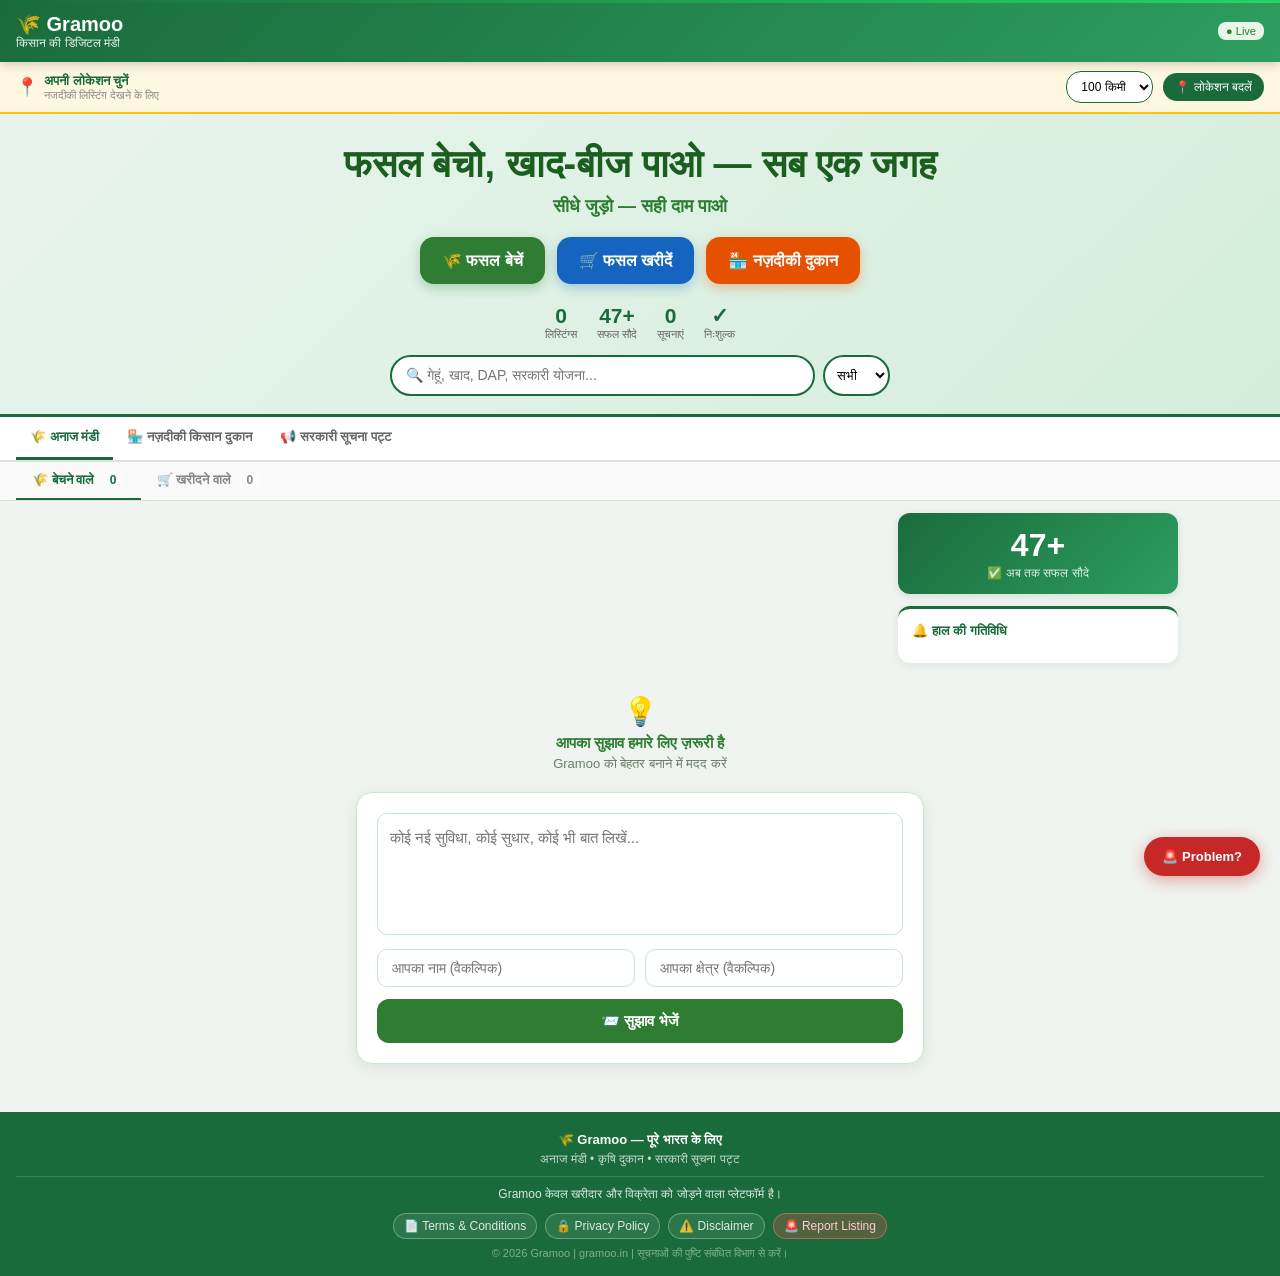
==== index.html @ 419a11bb "Add files via upload" ====
<!DOCTYPE html>
<html lang="hi">
<head>
    <meta charset="UTF-8">
    <meta name="viewport" content="width=device-width, initial-scale=1.0">
    <!-- ══ SEO ══ -->
    <title>Gramoo — अनाज मंडी | फसल बेचो खरीदो | किसान मार्केटप्लेस</title>
    <meta name="description" content="Gramoo — भारत की मुफ्त ऑनलाइन अनाज मंडी। गेहूं, चावल, दाल, सरसों, मक्का बेचो या खरीदो। बिना दलाल — सीधा किसान से। UP, बुलंदशहर और पूरे भारत के किसानों के लिए।">
    <meta name="keywords" content="अनाज मंडी, fasal becho kharido, anaaj mandi online, gehu bechna hai, sarson kharidna hai, kisan marketplace, bulandshahr mandi, UP anaj mandi, online grain market india, किसान मंडी, फसल बेचें, अनाज खरीदें, gramoo, gramoo.in, digital mandi, kisan digital platform">
    <meta name="author" content="Gramoo">
    <meta name="robots" content="index, follow">
    <link rel="canonical" href="https://gramoo.in/">
    <!-- Open Graph — WhatsApp/Facebook share preview -->
    <meta property="og:type" content="website">
    <meta property="og:url" content="https://gramoo.in/">
    <meta property="og:title" content="Gramoo — अनाज मंडी | फसल बेचो खरीदो | किसान मार्केटप्लेस">
    <meta property="og:description" content="भारत की मुफ्त ऑनलाइन अनाज मंडी। गेहूं चावल दाल सरसों मक्का — बिना दलाल सीधा बेचो खरीदो।">
    <meta property="og:image" content="https://gramoo.in/icon-512.png">
    <meta property="og:locale" content="hi_IN">
    <meta property="og:site_name" content="Gramoo">
    <!-- Schema.org — Google rich results -->
    <script type="application/ld+json">
    {"@context":"https://schema.org","@type":"WebSite","name":"Gramoo — किसान की डिजिटल मंडी","alternateName":["Gramoo","अनाज मंडी","किसान मंडी"],"url":"https://gramoo.in/","description":"भारत की मुफ्त ऑनलाइन अनाज मंडी। गेहूं, चावल, दाल, सरसों, मक्का बेचो या खरीदो।","inLanguage":"hi"}
    </script>
    <script type="application/ld+json">
    {"@context":"https://schema.org","@type":"Organization","name":"Gramoo","url":"https://gramoo.in/","logo":"https://gramoo.in/icon-512.png","description":"किसानों के लिए मुफ्त डिजिटल अनाज मंडी प्लेटफॉर्म","areaServed":{"@type":"Country","name":"India"}}
    </script>
    <link rel="stylesheet" href="style.css">
    <!-- PWA -->
    <link rel="manifest" href="manifest.json">
    <meta name="theme-color" content="#1b5e20">
    <meta name="mobile-web-app-capable" content="yes">
    <meta name="apple-mobile-web-app-capable" content="yes">
    <meta name="apple-mobile-web-app-status-bar-style" content="black-translucent">
    <meta name="apple-mobile-web-app-title" content="Gramoo">
    <link rel="apple-touch-icon" href="icon-192.png">
<style>
    .auth-btn { display:flex; align-items:center; gap:6px; background:white; color:#2e7d32; border:none; padding:7px 14px; border-radius:20px; font-size:13px; font-weight:700; cursor:pointer; }
    .auth-btn:hover { background:#f1f8e9; }
    .user-photo { width:30px; height:30px; border-radius:50%; border:2px solid white; }
    .user-name { color:white; font-size:13px; font-weight:600; max-width:100px; overflow:hidden; text-overflow:ellipsis; white-space:nowrap; }
    .btn-my-listings { background:rgba(255,255,255,0.2); border:1px solid rgba(255,255,255,0.5); color:white; padding:5px 12px; border-radius:16px; font-size:12px; cursor:pointer; font-weight:600; }
    .btn-my-listings:hover { background:rgba(255,255,255,0.3); }
    .btn-logout-small { background:none; border:none; color:rgba(255,255,255,0.7); font-size:18px; cursor:pointer; padding:2px 4px; }
    .btn-logout-small:hover { color:white; }
    .my-listings-panel { display:none; position:fixed; inset:0; background:rgba(0,0,0,0.5); z-index:999; align-items:flex-end; justify-content:center; }
    .my-listings-panel.active { display:flex; }
    .my-listings-box { background:white; border-radius:20px 20px 0 0; width:100%; max-width:600px; max-height:70vh; overflow-y:auto; padding:20px; }
    .my-listings-header { display:flex; align-items:center; justify-content:space-between; margin-bottom:16px; }
    .my-listings-header h3 { font-size:16px; color:#2e7d32; }
    .btn-close-panel { background:#f5f5f5; border:none; width:30px; height:30px; border-radius:50%; font-size:16px; cursor:pointer; }
    .my-listing-item { display:flex; align-items:center; justify-content:space-between; padding:12px; border:1px solid #e8f5e9; border-radius:10px; margin-bottom:8px; }
    .my-listing-title { font-weight:700; font-size:14px; }
    .my-listing-meta { font-size:12px; color:#888; margin-top:2px; }
    .cat-btn { padding:7px 13px; border:1px solid #c8e6c9; border-radius:20px; background:white; color:#2e7d32; font-size:13px; font-weight:600; cursor:pointer; font-family:inherit; transition:all 0.2s; }
    .cat-btn.active { background:#1a6b3c; color:white; border-color:#1a6b3c; }
    .cat-btn:hover:not(.active) { background:#e8f5e9; }

/* ── Report Problem — Floating Button ── */
.btn-report-problem {
    position: fixed;
    bottom: 24px; right: 20px;
    z-index: 500;
    background: #c62828;
    color: white;
    border: none;
    padding: 12px 18px;
    border-radius: 28px;
    font-size: 13px;
    font-weight: 700;
    cursor: pointer;
    box-shadow: 0 4px 16px rgba(198,40,40,0.4);
    display: flex; align-items: center; gap: 7px;
    font-family: inherit;
    transition: all 0.2s;
    animation: rpulse 3s infinite;
}
.btn-report-problem:hover {
    background: #b71c1c;
    transform: translateY(-2px);
    box-shadow: 0 6px 20px rgba(198,40,40,0.5);
    animation: none;
}
@keyframes rpulse { 0%,100%{box-shadow:0 4px 16px rgba(198,40,40,0.4)} 50%{box-shadow:0 4px 22px rgba(198,40,40,0.7)} }

/* ── Report Problem Modal ── */
.rp-overlay {
    display: none; position: fixed; inset: 0;
    background: rgba(0,0,0,0.55);
    z-index: 9000;
    align-items: center; justify-content: center;
    padding: 16px;
}
.rp-overlay.active { display: flex; }
.rp-box {
    background: white;
    border-radius: 20px;
    width: 100%; max-width: 460px;
    max-height: 92vh; overflow-y: auto;
    box-shadow: 0 8px 32px rgba(0,0,0,0.25);
}
.rp-header {
    background: linear-gradient(135deg, #c62828, #e53935);
    color: white; padding: 16px 20px;
    display: flex; align-items: center; justify-content: space-between;
    border-radius: 20px 20px 0 0;
    position: sticky; top: 0; z-index: 1;
}
.rp-header h3 { font-size: 16px; font-weight: 800; }
.rp-close { background: rgba(255,255,255,0.2); border: none; color: white; width: 30px; height: 30px; border-radius: 50%; font-size: 16px; cursor: pointer; display: flex; align-items: center; justify-content: center; }
.rp-body { padding: 20px; }
.rp-auto-info {
    background: #f8f9fa; border: 1px solid #e0e0e0;
    border-radius: 10px; padding: 12px 14px;
    margin-bottom: 16px; font-size: 11.5px;
    color: #666; line-height: 1.8;
}
.rp-auto-info strong { color: #333; font-size: 12px; display: block; margin-bottom: 6px; }
.rp-info-grid { display: grid; grid-template-columns: 1fr 1fr; gap: 4px 12px; }
.rp-info-item { display: flex; gap: 4px; }
.rp-info-label { color: #999; white-space: nowrap; }
.rp-info-value { color: #333; font-weight: 600; overflow: hidden; text-overflow: ellipsis; white-space: nowrap; }
.rp-fgroup { margin-bottom: 14px; }
.rp-fgroup label { display: block; font-size: 12px; font-weight: 700; color: #555; margin-bottom: 5px; }
.rp-fgroup select, .rp-fgroup textarea, .rp-fgroup input {
    width: 100%; padding: 10px 12px;
    border: 1.5px solid #e0e0e0; border-radius: 10px;
    font-size: 13px; font-family: inherit; color: #333;
    transition: border-color 0.2s;
}
.rp-fgroup select:focus, .rp-fgroup textarea:focus, .rp-fgroup input:focus { outline: none; border-color: #c62828; }
.rp-submit {
    width: 100%; padding: 13px; background: #c62828;
    color: white; border: none; border-radius: 12px;
    font-size: 15px; font-weight: 700; cursor: pointer;
    font-family: inherit; transition: background 0.2s;
}
.rp-submit:hover { background: #b71c1c; }
.rp-submit:disabled { background: #aaa; cursor: not-allowed; }
.rp-success { display: none; text-align: center; padding: 30px 20px; }
.rp-success .rp-ok-icon { font-size: 48px; margin-bottom: 12px; }
.rp-success h4 { font-size: 17px; font-weight: 800; color: #2e7d32; margin-bottom: 8px; }
.rp-success p { font-size: 13px; color: #666; line-height: 1.6; }

</style>
</head>
<body>

<div class="loading-bar" id="loadingScreen"></div>

<header>
    <div class="logo">🌾 Gramoo <span>किसान की डिजिटल मंडी</span></div>
    <div style="display:flex;align-items:center;gap:8px;">
        <span class="fb-status fb-online" id="fbStatus">● Live</span>
        <!-- Login elements — hidden, JS use karta hai -->
        <button class="auth-btn" id="authBtn" style="display:none;">🔐 Login</button>
        <div class="user-info" id="userInfo" style="display:none;align-items:center;gap:8px;">
            <img class="user-photo" id="userPhoto" src="" alt="" style="display:none;">
            <span class="user-name" id="userName"></span>
            <button class="btn-my-listings" id="btnMyListings">📋 मेरी Listings</button>
            <button class="btn-logout-small" id="btnLogout" title="लॉगआउट">✕</button>
        </div>
    </div>
</header>

<!-- MY LISTINGS PANEL -->
<div class="my-listings-panel" id="myListingsPanel">
    <div class="my-listings-box">
        <div class="my-listings-header">
            <h3>📋 मेरी Listings</h3>
            <button class="btn-close-panel" id="btnCloseMyListings">✕</button>
        </div>
        <div id="myListingsBody"></div>
    </div>
</div>

<div class="location-bar">
    <div class="location-info">
        <span style="font-size:18px">📍</span>
        <div>
            <div class="location-name" id="locationName">अपनी लोकेशन चुनें</div>
            <div class="location-sub" id="locationSub">नजदीकी लिस्टिंग देखने के लिए</div>
        </div>
    </div>
    <select class="distance-select" id="distanceSelect" onchange="filterListings()">
        <option value="25">25 किमी</option>
        <option value="50">50 किमी</option>
        <option value="100" selected>100 किमी</option>
        <option value="9999">सभी जगह</option>
    </select>
    <button class="btn-location" onclick="openLocationPopup()">📍 लोकेशन बदलें</button>
</div>

<div class="hero">
    <!-- Tagline -->
    <div style="text-align:center;padding:10px 16px 0;">
        <h1 style="font-size:clamp(22px,5vw,38px);font-weight:800;color:#1b5e20;line-height:1.2;margin-bottom:8px;">
            फसल बेचो, खाद-बीज पाओ — सब एक जगह
        </h1>
        <p style="font-size:clamp(14px,3vw,18px);color:#2e7d32;font-weight:600;margin-bottom:20px;">
            सीधे जुड़ो — सही दाम पाओ
        </p>
    </div>

    <!-- 3 Action Buttons -->
    <div style="display:flex;justify-content:center;gap:12px;flex-wrap:wrap;padding:0 16px 20px;">
        <button onclick="openForm('becho')"
            style="background:#2e7d32;color:white;border:none;padding:14px 22px;border-radius:14px;font-size:16px;font-weight:700;cursor:pointer;display:flex;align-items:center;gap:8px;box-shadow:0 4px 12px rgba(46,125,50,0.3);">
            🌾 फसल बेचें
        </button>
        <button onclick="openForm('kharido')"
            style="background:#1565c0;color:white;border:none;padding:14px 22px;border-radius:14px;font-size:16px;font-weight:700;cursor:pointer;display:flex;align-items:center;gap:8px;box-shadow:0 4px 12px rgba(21,101,192,0.3);">
            🛒 फसल खरीदें
        </button>
        <button onclick="switchMainTab('shop', document.querySelectorAll('.main-tab')[1])"
            style="background:#e65100;color:white;border:none;padding:14px 22px;border-radius:14px;font-size:16px;font-weight:700;cursor:pointer;display:flex;align-items:center;gap:8px;box-shadow:0 4px 12px rgba(230,81,0,0.3);">
            🏪 नज़दीकी दुकान
        </button>
    </div>

    <div class="hero-stats">
        <div class="stat"><div class="stat-num" id="totalListings">0</div><div class="stat-label">लिस्टिंग्स</div></div>
        <div class="stat"><div class="stat-num" id="totalDeals">47+</div><div class="stat-label">सफल सौदे</div></div>
        <div class="stat"><div class="stat-num" id="noticeCount">0</div><div class="stat-label">सूचनाएं</div></div>
        <div class="stat"><div class="stat-num">✓</div><div class="stat-label">निःशुल्क</div></div>
    </div>
    <section style="position:absolute;width:1px;height:1px;overflow:hidden;opacity:0;pointer-events:none;" aria-hidden="true">
        <h2>किसानों के लिए ऑनलाइन अनाज मंडी</h2>
        <p>Gramoo एक डिजिटल प्लेटफॉर्म है जहाँ किसान और व्यापारी सीधे अनाज खरीद और बेच सकते हैं।
        यहाँ गेहूं, चावल, दाल, सरसों और अन्य फसलों की लिस्टिंग आसानी से डाली जा सकती है।</p>
    </section>
    <div class="search-bar">
        <input type="text" placeholder="🔍 गेहूं, खाद, DAP, सरकारी योजना..." id="searchInput" oninput="filterListings()">
        <select id="grainFilter" onchange="filterListings()">
            <option value="">सभी</option>
            <option value="गेहूं">गेहूं</option>
            <option value="चावल">चावल</option>
            <option value="दाल">दाल</option>
            <option value="सरसों">सरसों</option>
            <option value="मक्का">मक्का</option>
        </select>
    </div>
</div>

<div class="main-tabs">
    <div class="main-tab active" onclick="switchMainTab('anaaj',this)">🌾 अनाज मंडी</div>
    <div class="main-tab" onclick="switchMainTab('shop',this)">🏪 नज़दीकी किसान दुकान</div>
    <div class="main-tab sarkari-tab" onclick="switchMainTab('suchna',this)">📢 सरकारी सूचना पट्ट</div>
</div>

<div class="sub-tabs" id="subTabsRow">
    <div class="sub-tab active" data-tab="becho" onclick="switchSubTab('becho',this)">
        🌾 बेचने वाले <span id="sellCount" style="background:rgba(255,255,255,0.3);padding:2px 8px;border-radius:10px;font-size:12px;margin-left:4px;font-weight:700;">0</span>
    </div>
    <div class="sub-tab" data-tab="kharido" onclick="switchSubTab('kharido',this)">
        🛒 खरीदने वाले <span id="buyCount" style="background:rgba(255,255,255,0.3);padding:2px 8px;border-radius:10px;font-size:12px;margin-left:4px;font-weight:700;">0</span>
    </div>
</div>

<!-- liveSellCount/liveBuyCount hidden — JS use karta hai stats ke liye -->
<span id="liveSellCount" style="display:none">0</span>
<span id="liveBuyCount" style="display:none">0</span>
<span id="postBarText" style="display:none"></span>
<span id="postBtn" style="display:none"></span>

<div class="main-layout">
    <div class="listings-col"><div id="listingsContainer"></div></div>
    <div class="sidebar">
        <div class="deals-box">
            <div class="deals-num" id="sideDeals">47+</div>
            <div class="deals-label">✅ अब तक सफल सौदे</div>
        </div>
        <div class="activity-box">
            <div class="box-title">🔔 हाल की गतिविधि</div>
            <div id="activityFeed"></div>
        </div>
    </div>
</div>

<!-- नज़दीकी किसान दुकान SECTION -->
<div id="shopSection" style="display:none; padding:12px; max-width:1100px; margin:0 auto;">

    <!-- Search Box -->
    <div style="background:white;border-radius:16px;padding:16px;margin-bottom:14px;box-shadow:0 2px 8px rgba(0,0,0,0.07);border-top:3px solid #1a6b3c;">

        <!-- Title row with Register button on right -->
        <div style="display:flex;align-items:flex-start;justify-content:space-between;gap:12px;margin-bottom:10px;flex-wrap:wrap;">
            <div>
                <div style="font-size:15px;font-weight:700;color:#1a6b3c;margin-bottom:4px;">🔍 नज़दीकी दुकान खोजें</div>
                <div style="font-size:12px;color:#5a7560;line-height:1.7;">
                    <b style="color:#1a6b3c;">यहाँ मिलेगा:</b>
                    &nbsp;🌾 बीज &nbsp;🧪 खाद / DAP / Urea &nbsp;🐛 कीटनाशक &nbsp;🚜 कृषि उपकरण
                </div>
            </div>
            <a href="shop.html" style="flex-shrink:0;display:inline-flex;align-items:center;gap:6px;background:#1b5e20;color:white;padding:9px 16px;border-radius:12px;font-size:13px;font-weight:800;text-decoration:none;white-space:nowrap;box-shadow:0 3px 10px rgba(27,94,32,0.25);">
                🏪 अपनी दुकान जोड़ें →
            </a>
        </div>

        <!-- Category buttons -->
        <div style="margin-bottom:10px;">
            <label style="font-size:12px;font-weight:600;color:#666;display:block;margin-bottom:6px;">श्रेणी चुनें</label>
            <div style="display:flex;gap:8px;flex-wrap:wrap;" id="catBtnRow">
                <button class="cat-btn active" data-cat="">🌾 सभी</button>
                <button class="cat-btn" data-cat="खाद">🌿 खाद</button>
                <button class="cat-btn" data-cat="बीज">🌱 बीज</button>
                <button class="cat-btn" data-cat="कीटनाशक">💊 कीटनाशक</button>
                <button class="cat-btn" data-cat="यंत्र">🚜 यंत्र</button>
                <button class="cat-btn" data-cat="पशु आहार">🐄 पशु आहार</button>
            </div>
        </div>

        <!-- Item list — category ke hisaab se -->
        <div id="itemListRow" style="display:none;margin-bottom:10px;">
            <label style="font-size:12px;font-weight:600;color:#666;display:block;margin-bottom:6px;">कौन सा item चाहिए? <span style="font-weight:400;color:#aaa">(optional — न चुनें तो सभी दिखेंगे)</span></label>
            <div style="display:flex;gap:6px;flex-wrap:wrap;" id="itemBtnRow"></div>
        </div>

        <!-- Text search -->
        <input type="text" id="shopSearchText" placeholder="या नाम/ब्रांड से खोजें..."
            style="width:100%;padding:9px 14px;border:1px solid #ddd;border-radius:10px;font-size:13px;outline:none;margin-bottom:10px;font-family:inherit;">

        <button onclick="runShopSearch()"
            style="width:100%;padding:12px;background:#1a6b3c;color:white;border:none;border-radius:12px;font-size:15px;font-weight:700;cursor:pointer;font-family:inherit;">
            🔍 दुकान खोजें
        </button>
    </div>

    <!-- Results -->
    <div id="shopCardsContainer"></div>
</div>

<!-- LOCATION POPUP -->
<div class="popup-overlay" id="locationPopup">
    <div class="popup">
        <h3>📍 अपनी लोकेशन चुनें</h3>
        <p>नजदीकी खरीदार, विक्रेता और सरकारी सूचना देखने के लिए</p>
        <button class="btn-gps" onclick="autoLocation()">📡 GPS से लोकेशन लें</button>
        <div class="popup-divider">— या मैन्युअल चुनें —</div>
        <select class="state-select" id="stateSelect">
            <option value="">राज्य चुनें</option>
            <option value="UP" data-lat="26.8" data-lng="80.9">उत्तर प्रदेश</option>
            <option value="Bihar" data-lat="25.0" data-lng="85.3">बिहार</option>
            <option value="MP" data-lat="22.9" data-lng="78.6">मध्य प्रदेश</option>
            <option value="Rajasthan" data-lat="27.0" data-lng="74.2">राजस्थान</option>
            <option value="Haryana" data-lat="29.0" data-lng="76.0">हरियाणा</option>
            <option value="Punjab" data-lat="31.1" data-lng="75.3">पंजाब</option>
            <option value="Maharashtra" data-lat="19.7" data-lng="75.7">महाराष्ट्र</option>
            <option value="Gujarat" data-lat="22.2" data-lng="71.7">गुजरात</option>
            <option value="WB" data-lat="22.9" data-lng="87.8">पश्चिम बंगाल</option>
            <option value="Odisha" data-lat="20.9" data-lng="85.0">ओडिशा</option>
            <option value="Chhattisgarh" data-lat="21.3" data-lng="81.8">छत्तीसगढ़</option>
            <option value="Jharkhand" data-lat="23.6" data-lng="85.2">झारखंड</option>
        </select>
        <button class="btn-manual" onclick="setManualLocation()">✅ इस राज्य की लिस्टिंग देखें</button>
    </div>
</div>

<!-- FORM MODAL -->
<div class="modal-overlay" id="modalOverlay" onclick="closeFormOutside(event)">
    <div class="modal">
        <button class="btn-close" onclick="closeForm()">✕</button>
        <h2>लिस्टिंग डालें</h2>
        <div class="modal-tabs">
            <button class="modal-tab active" onclick="switchFormTab('anaaj-form',this)">🌾 अनाज</button>
            <button class="modal-tab" onclick="switchFormTab('suchna-form',this)">📢 सूचना</button>
        </div>
        <div class="success-msg" id="successMsg">✅ सेव हो गया! सभी को दिखेगा।</div>
        <div class="saving-indicator" id="savingIndicator">⏳ सेव हो रहा है...</div>

        <!-- अनाज Form -->
        <div class="form-section active" id="anaaj-form">
            <form onsubmit="addAnaajListing(event)">
                <div class="fgroup"><label>आपका नाम *</label><input type="text" id="fName" placeholder="जैसे: रमेश कुमार" required></div>
                <div class="frow">
                    <div class="fgroup"><label>बेचना है / खरीदना है *</label>
                        <select id="fType" required onchange="updateSubtypeDropdown()">
                            <option value="बेचना है">🌾 बेचना है</option>
                            <option value="खरीदना है">🛒 खरीदना है</option>
                        </select>
                    </div>
                    <div class="fgroup"><label>कौन सा अनाज? *</label>
                        <select id="fGrain" required onchange="updateSubtypeDropdown()">
                            <option value="">चुनें</option>
                            <option>गेहूं</option><option>चावल</option><option>दाल</option>
                            <option>सरसों</option><option>मक्का</option><option>बाजरा</option>
                            <option>ज्वार</option><option>गन्ना</option><option>कपास</option>
                            <option>अन्य</option>
                        </select>
                    </div>
                </div>
                <!-- Subtype dropdown — grain select ke baad aata hai -->
                <div class="fgroup" id="fSubtypeWrap" style="display:none;">
                    <label>किस्म / Variety <span style="font-weight:400;color:#aaa;font-size:11px;">(optional)</span></label>
                    <select id="fSubtype"></select>
                </div>
                <div class="frow">
                    <div class="fgroup"><label>कितना? (KG) *</label><input type="number" id="fQty" placeholder="जैसे: 50" required min="1"></div>
                    <div class="fgroup"><label>कीमत (₹/KG) *</label><input type="number" id="fPrice" placeholder="जैसे: 25" required min="1"></div>
                </div>
                <div class="fgroup"><label>आपका क्षेत्र *</label><input type="text" id="fLoc" placeholder="जैसे: अनूपशहर" required></div>
                <div class="fgroup"><label>WhatsApp नंबर *</label>
                    <div class="phone-wrap"><span class="phone-prefix">+91</span>
                        <input class="phone-input-pad" type="tel" id="fWA" placeholder="10 अंक" required maxlength="10" oninput="validatePhone(this,'fWAErr','fWAOk')" onkeypress="return event.charCode>=48&&event.charCode<=57">
                    </div>
                    <div class="phone-error" id="fWAErr">❌ सही नंबर डालें</div>
                    <div class="phone-ok" id="fWAOk">✅ नंबर सही है</div>
                </div>
                <div class="fgroup"><label id="fDescLabel">कोई खास बात? <span style="font-weight:400;color:#aaa;font-size:11px;">(optional — पर लिखें तो जल्दी मिलेगा)</span></label><textarea id="fDesc" rows="2" placeholder="जैसे: नया माल, जैविक, जल्दी चाहिए..."></textarea></div>
                <p style="font-size:12px;color:#888;margin-bottom:8px;text-align:center;">🔐 Submit करने पर Google Login माँगा जाएगा</p>
                <button type="submit" class="btn-submit" id="fSubmitBtn">✅ लिस्टिंग जोड़ें</button>
            </form>
        </div>

        <!-- दुकान Form -->
        <div class="form-section" id="shop-form">
            <form onsubmit="addShopListing(event)">
                <div class="fgroup"><label>दुकान का नाम *</label><input type="text" id="sName" placeholder="जैसे: रामलाल एग्रो सेंटर" required></div>
                <div class="frow">
                    <div class="fgroup"><label>श्रेणी *</label>
                        <select id="sCategory" required><option value="">चुनें</option><option>खाद</option><option>बीज</option><option>कीटनाशक</option><option>कृषि यंत्र</option><option>सिंचाई उपकरण</option><option>पशु आहार</option><option>अन्य</option></select>
                    </div>
                    <div class="fgroup"><label>उत्पाद का नाम *</label><input type="text" id="sProduct" placeholder="जैसे: DAP खाद" required></div>
                </div>
                <div class="frow">
                    <div class="fgroup"><label>कीमत *</label><input type="text" id="sPrice" placeholder="जैसे: ₹1200/बोरी" required></div>
                    <div class="fgroup"><label>क्षेत्र *</label><input type="text" id="sLoc" placeholder="जैसे: खुर्जा" required></div>
                </div>
                <div class="fgroup"><label>WhatsApp *</label>
                    <div class="phone-wrap"><span class="phone-prefix">+91</span>
                        <input class="phone-input-pad" type="tel" id="sWA" placeholder="10 अंक" required maxlength="10" oninput="validatePhone(this,'sWAErr','sWAOk')" onkeypress="return event.charCode>=48&&event.charCode<=57">
                    </div>
                    <div class="phone-error" id="sWAErr">❌ सही नंबर डालें</div>
                    <div class="phone-ok" id="sWAOk">✅ नंबर सही है</div>
                </div>
                <div class="fgroup"><label>विशेष जानकारी</label><textarea id="sDesc" rows="2" placeholder="जैसे: होम डिलीवरी..."></textarea></div>
                <button type="submit" class="btn-submit orange" id="sSubmitBtn">✅ दुकान लिस्टिंग जोड़ें</button>
            </form>
        </div>

        <!-- सूचना Form -->
        <div class="form-section" id="suchna-form">
            <div class="form-note">📢 <b>सरकारी विक्रेता, सहकारी समिति, ग्राम पंचायत, कृषि विभाग के लिए</b></div>
            <form onsubmit="addSuchnaListing(event)">
                <div class="fgroup"><label>संस्था / व्यक्ति का नाम *</label><input type="text" id="nName" placeholder="जैसे: IFFCO सहकारी समिति" required></div>
                <div class="frow">
                    <div class="fgroup"><label>सूचना का प्रकार *</label>
                        <select id="nType" required><option value="">चुनें</option><option>खाद उपलब्धता</option><option>बीज वितरण</option><option>कीटनाशक उपलब्धता</option><option>सरकारी योजना</option><option>PM किसान सूची</option><option>फसल बीमा</option><option>यंत्र किराया</option><option>अन्य सूचना</option></select>
                    </div>
                    <div class="fgroup"><label>क्षेत्र *</label><input type="text" id="nLoc" placeholder="जैसे: अनूपशहर" required></div>
                </div>
                <div class="fgroup"><label>सूचना का शीर्षक *</label><input type="text" id="nTitle" placeholder="जैसे: DAP खाद आ गई है" required></div>
                <div class="fgroup"><label>पूरी जानकारी *</label><textarea id="nDesc" rows="3" required placeholder="विस्तार से लिखें..."></textarea></div>
                <div class="frow">
                    <div class="fgroup"><label>संपर्क नंबर *</label>
                        <div class="phone-wrap"><span class="phone-prefix">+91</span>
                            <input class="phone-input-pad" type="tel" id="nPhone" placeholder="10 अंक" required maxlength="10" oninput="validatePhone(this,'nPhErr','nPhOk')" onkeypress="return event.charCode>=48&&event.charCode<=57">
                        </div>
                        <div class="phone-error" id="nPhErr">❌ सही नंबर डालें</div>
                        <div class="phone-ok" id="nPhOk">✅ नंबर सही है</div>
                    </div>
                    <div class="fgroup"><label>कब तक valid है?</label><input type="date" id="nValid"></div>
                </div>
                <div class="fgroup"><label>क्या यह अत्यावश्यक है?</label>
                    <select id="nUrgent"><option value="no">नहीं</option><option value="yes">हां — जल्दी देखें!</option></select>
                </div>
                <button type="submit" class="btn-submit blue" id="nSubmitBtn">📢 सूचना प्रकाशित करें</button>
            </form>
        </div>
    </div>
</div>

<!-- MISSED CALL -->
<div class="missed-overlay" id="missedOverlay">
    <div class="missed-box">
        <div class="missed-icon">📞</div>
        <h3>नंबर वेरीफाई करें</h3>
        <p>लिस्टिंग सेव हो गई! वेरीफाइड बैज के लिए <b>एक Missed Call</b> दें:</p>
        <div class="missed-number">📱 8800-GRAMOO</div>
        <div class="missed-steps">
            <div>1️⃣ नंबर डायल करें</div>
            <div>2️⃣ एक बार रिंग — फिर काट दें</div>
            <div>3️⃣ ✅ वेरीफाइड बैज मिलेगा</div>
        </div>
        <button class="btn-missed-done" onclick="closeMissedCall()">✅ Missed Call दे दी</button>
        <button class="btn-missed-skip" onclick="closeMissedCall()">अभी नहीं</button>
    </div>
</div>

<!-- LEGAL OVERLAY -->
<div class="legal-overlay" id="legalOverlay" onclick="closeLegalOutside(event)">
    <div class="legal-box">
        <div class="legal-header"><h3 id="legalTitle"></h3><button class="legal-close" onclick="closeLegal()">✕</button></div>
        <div class="legal-body" id="legalBody"></div>
        <div class="legal-footer"><button onclick="closeLegal()">✅ समझ गया — बंद करें</button></div>
    </div>
</div>

<!-- REPORT OVERLAY -->
<div class="legal-overlay" id="reportOverlay" onclick="closeReportOutside(event)">
    <div class="report-box">
        <div class="report-header"><h3>🚨 Listing Report करें</h3><button class="legal-close" onclick="closeReport()">✕</button></div>
        <div class="report-body">
            <div class="fgroup"><label>क्या समस्या है? *</label>
                <select id="reportReason"><option value="">कारण चुनें</option><option>फर्जी / धोखाधड़ी वाली listing</option><option>गलत कीमत / जानकारी</option><option>प्रतिबंधित वस्तु</option><option>अश्लील / आपत्तिजनक सामग्री</option><option>नकली विक्रेता</option><option>अन्य</option></select>
            </div>
            <div class="fgroup"><label>Listing विवरण</label><input type="text" id="reportListingId" placeholder="listing का नाम, क्षेत्र..."></div>
            <div class="fgroup"><label>आपका नंबर (वैकल्पिक)</label><input type="tel" id="reportPhone" placeholder="संपर्क के लिए" maxlength="10"></div>
            <div class="fgroup"><label>अतिरिक्त जानकारी</label><textarea id="reportDesc" rows="3" placeholder="कोई और बात..."></textarea></div>
            <button class="btn-report-submit" onclick="submitReport()">🚨 Report भेजें</button>
        </div>
    </div>
</div>


<!-- SUJHAW SECTION -->
<div class="feedback-section" style="padding:20px 16px 32px;max-width:600px;margin:0 auto;">
    <div style="text-align:center;margin-bottom:20px;">
        <div style="font-size:28px;margin-bottom:6px;">💡</div>
        <p style="font-size:15px;color:#2e7d32;font-weight:700;margin-bottom:4px;">आपका सुझाव हमारे लिए ज़रूरी है</p>
        <p style="font-size:13px;color:#6a7b6a;">Gramoo को बेहतर बनाने में मदद करें</p>
    </div>
    <div class="feedback-form-box" id="fbFormBox" style="background:white;border-radius:16px;padding:20px;box-shadow:0 4px 16px rgba(0,0,0,0.08);border:1px solid #c8e6c9;">
        <textarea class="fb-textarea" id="fbText" rows="4" placeholder="कोई नई सुविधा, कोई सुधार, कोई भी बात लिखें..."
            style="width:100%;border:1px solid #c8e6c9;border-radius:10px;padding:12px;font-size:15px;font-family:inherit;resize:none;outline:none;color:#1b2a1b;line-height:1.6;"></textarea>
        <div class="fb-row" style="display:flex;gap:10px;margin-top:10px;flex-wrap:wrap;">
            <input type="text" id="fbName" placeholder="आपका नाम (वैकल्पिक)"
                style="flex:1;min-width:140px;padding:10px 14px;border:1px solid #c8e6c9;border-radius:10px;font-size:14px;font-family:inherit;outline:none;">
            <input type="text" id="fbLoc" placeholder="आपका क्षेत्र (वैकल्पिक)"
                style="flex:1;min-width:140px;padding:10px 14px;border:1px solid #c8e6c9;border-radius:10px;font-size:14px;font-family:inherit;outline:none;">
        </div>
        <button class="btn-fb" onclick="submitFeedback()"
            style="width:100%;margin-top:12px;padding:13px;background:#2e7d32;color:white;border:none;border-radius:12px;font-size:15px;font-weight:700;cursor:pointer;font-family:inherit;">
            📨 सुझाव भेजें
        </button>
    </div>
    <div class="fb-done" id="fbDone" style="display:none;text-align:center;padding:20px;font-size:15px;color:#2e7d32;font-weight:600;">
        ✅ धन्यवाद! आपका सुझाव मिल गया। हम जरूर विचार करेंगे। 🙏
    </div>
</div>

<!-- FOOTER -->
<footer>
    <b>🌾 Gramoo — पूरे भारत के लिए</b>
    <p>अनाज मंडी • कृषि दुकान • सरकारी सूचना पट्ट</p>
    <hr class="footer-divider">
    <p style="font-size:12px;opacity:0.85;margin-bottom:4px;">Gramoo केवल खरीदार और विक्रेता को जोड़ने वाला प्लेटफॉर्म है।</p>
    <div class="footer-links">
        <span class="footer-link" onclick="openLegal('terms')">📄 Terms &amp; Conditions</span>
        <span class="footer-link" onclick="openLegal('privacy')">🔒 Privacy Policy</span>
        <span class="footer-link" onclick="openLegal('disclaimer')">⚠️ Disclaimer</span>
        <span class="footer-link report" onclick="openReport()">🚨 Report Listing</span>
    </div>
    <p style="margin-top:6px;opacity:0.45;font-size:11px;">© 2026 Gramoo | gramoo.in | सूचनाओं की पुष्टि संबंधित विभाग से करें।</p>
</footer>

<script src="legal.js"></script>
<script type="module" src="gramoo.js"></script>
<script>
if ("serviceWorker" in navigator) {
  window.addEventListener("load", () => {
    navigator.serviceWorker.register("/sw.js")
      .then(() => console.log("Gramoo PWA ready"))
      .catch(e => console.log("SW error:", e));
  });
}
</script>

<!-- ── Report Problem Floating Button ── -->
<button class="btn-report-problem" onclick="openReportProblem()" id="btnReportProblem">
    🚨 Problem?
</button>

<!-- ── Report Problem Modal ── -->
<div class="rp-overlay" id="rpOverlay">
    <div class="rp-box">
        <div class="rp-header">
            <h3>🚨 Problem Report करें</h3>
            <button class="rp-close" onclick="closeReportProblem()">✕</button>
        </div>
        <!-- Success State -->
        <div class="rp-success" id="rpSuccess">
            <div class="rp-ok-icon">✅</div>
            <h4>Report मिल गई!</h4>
            <p>हम जल्द से जल्द इसे देखेंगे।<br>आपकी मदद के लिए धन्यवाद 🙏</p>
        </div>
        <!-- Form -->
        <div class="rp-body" id="rpForm">
            <!-- Auto-captured info -->
            <div class="rp-auto-info">
                <strong>📋 Automatically Captured Info:</strong>
                <div class="rp-info-grid" id="rpAutoInfo">
                    <div class="rp-info-item"><span class="rp-info-label">Page:</span><span class="rp-info-value" id="rp_page">—</span></div>
                    <div class="rp-info-item"><span class="rp-info-label">Tab:</span><span class="rp-info-value" id="rp_tab">—</span></div>
                    <div class="rp-info-item"><span class="rp-info-label">Device:</span><span class="rp-info-value" id="rp_device">—</span></div>
                    <div class="rp-info-item"><span class="rp-info-label">Browser:</span><span class="rp-info-value" id="rp_browser">—</span></div>
                    <div class="rp-info-item"><span class="rp-info-label">Screen:</span><span class="rp-info-value" id="rp_screen">—</span></div>
                    <div class="rp-info-item"><span class="rp-info-label">Login:</span><span class="rp-info-value" id="rp_login">—</span></div>
                </div>
            </div>

            <div class="rp-fgroup">
                <label>क्या problem आई? *</label>
                <select id="rpCategory">
                    <option value="">— problem चुनें —</option>
                    <option>Login नहीं हो रहा</option>
                    <option>Listing submit नहीं हुई</option>
                    <option>WhatsApp button काम नहीं कर रहा</option>
                    <option>Page load नहीं हुआ</option>
                    <option>कुछ दिख नहीं रहा / गायब है</option>
                    <option>Location काम नहीं कर रही</option>
                    <option>Search काम नहीं कर रही</option>
                    <option>कुछ और</option>
                </select>
            </div>

            <div class="rp-fgroup">
                <label>थोड़ा और बताएं</label>
                <textarea id="rpDesc" rows="3" placeholder="जैसे: बेचें button दबाया — form नहीं खुला। या: Login किया — फिर भी WA button पर login माँगा..."></textarea>
            </div>

            <div class="rp-fgroup">
                <label>आपका WhatsApp नंबर <span style="font-weight:400;color:#aaa">(optional — अगर हम contact करें)</span></label>
                <input type="tel" id="rpPhone" placeholder="10 अंक" maxlength="10" onkeypress="return event.charCode>=48&&event.charCode<=57">
            </div>

            <button class="rp-submit" id="rpSubmitBtn" onclick="submitReportProblem()">
                🚨 Report भेजें
            </button>
        </div>
    </div>
</div>

</body>
</html>
---- style.css ----
/* ════════════════════════════════════════
   GRAMOO — style.css
   
   Sections:
   1.  Reset & Base
   2.  Loading Bar
   3.  Header
   4.  Location Bar
   5.  Hero Section
   6.  Tabs (Main + Sub)
   7.  Post Bar
   8.  Layout & Sidebar
   9.  Activity Feed
   10. Cards (Grain, Shop, Suchna)
   11. Tags & Badges
   12. Skeleton Loader
   13. Phone Validation
   14. Location Popup
   15. Form Modal
   16. Missed Call Popup
   17. Legal Modals
   18. Footer
   19. Responsive (Mobile)
════════════════════════════════════════ */

/* ── 1. Reset & Base ── */
* { margin:0; padding:0; box-sizing:border-box; }
body { font-family:'Segoe UI', Arial, sans-serif; background:#f0f4f0; color:#333; }

/* ── 2. Loading Bar ── */
.loading-bar { position:fixed; top:0; left:0; width:100%; height:3px;
    background:linear-gradient(90deg,#1a6b3c,#25D366,#1a6b3c);
    background-size:200%; animation:loadbar 0.8s linear infinite; z-index:999; }
.loading-bar.hide { display:none; }
@keyframes loadbar { 0%{background-position:0%} 100%{background-position:200%} }

/* ── 3. Header ── */
header { background:linear-gradient(135deg,#1a6b3c,#2d9e5f); color:white;
    padding:12px 16px; display:flex; justify-content:space-between;
    align-items:center; box-shadow:0 2px 10px rgba(0,0,0,0.2);
    position:sticky; top:0; z-index:100; }
.logo { font-size:20px; font-weight:bold; }
.logo span { font-size:12px; display:block; font-weight:normal; opacity:0.9; }
.header-btn { background:white; color:#1a6b3c; border:none; padding:8px 14px;
    border-radius:20px; font-weight:bold; cursor:pointer; font-size:13px; }
.fb-status  { font-size:11px; padding:3px 8px; border-radius:8px; display:inline-block; }
.fb-online  { background:#e8f5e9; color:#2e7d32; }
.fb-offline { background:#ffebee; color:#c62828; }

/* ── 4. Location Bar ── */
.location-bar { background:#fff8e1; border-bottom:2px solid #FFC107;
    padding:9px 16px; display:flex; align-items:center; gap:10px; flex-wrap:wrap; }
.location-info { display:flex; align-items:center; gap:6px; flex:1; min-width:180px; }
.location-name { font-weight:bold; color:#1a6b3c; font-size:13px; }
.location-sub  { font-size:11px; color:#888; }
.btn-location  { background:#1a6b3c; color:white; border:none;
    padding:7px 12px; border-radius:15px; font-size:12px; cursor:pointer; }
.distance-select { padding:7px 10px; border:1px solid #1a6b3c;
    border-radius:15px; font-size:12px; background:white; outline:none; }

/* ── 5. Hero Section ── */
.hero { background:linear-gradient(135deg,#e8f5ee,#d4edda);
    padding:18px 16px; text-align:center; border-bottom:3px solid #1a6b3c; }
.hero h1 { font-size:20px; color:#1a6b3c; margin-bottom:5px; }
.hero p  { color:#555; font-size:13px; margin-bottom:14px; }
.hero-stats { display:flex; justify-content:center; gap:20px; margin-bottom:14px; }
.stat       { text-align:center; }
.stat-num   { font-size:21px; font-weight:bold; color:#1a6b3c; }
.stat-label { font-size:11px; color:#666; }
.search-bar { display:flex; max-width:500px; margin:0 auto; gap:8px; }
.search-bar input  { flex:1; padding:10px 14px; border:2px solid #1a6b3c;
    border-radius:25px; font-size:14px; outline:none; }
.search-bar select { padding:10px 8px; border:2px solid #1a6b3c;
    border-radius:25px; font-size:13px; outline:none; background:white; }

/* ── 6. Tabs ── */
.main-tabs { display:flex; background:white; border-bottom:2px solid #e0e0e0;
    padding:0 16px; overflow-x:auto; }
.main-tab  { padding:12px 14px; cursor:pointer; font-size:13px; font-weight:600;
    color:#666; border-bottom:3px solid transparent; white-space:nowrap; flex-shrink:0; }
.main-tab.active { color:#1a6b3c; border-bottom-color:#1a6b3c; }
.main-tab.sarkari-tab.active { color:#1565c0; border-bottom-color:#1565c0; }
.sub-tabs { display:flex; background:#f9f9f9;
    border-bottom:1px solid #e0e0e0; padding:0 16px; }
.sub-tab  { padding:10px 16px; cursor:pointer; font-size:13px; font-weight:600;
    color:#888; border-bottom:2px solid transparent; white-space:nowrap; }
.sub-tab.active { color:#1a6b3c; border-bottom-color:#1a6b3c; }

/* ── 7. Post Bar ── */
.post-bar   { background:white; padding:11px 16px; display:flex;
    justify-content:space-between; align-items:center; border-bottom:1px solid #eee; }
.post-bar p { font-size:13px; color:#666; }
.btn-post      { background:#1a6b3c; color:white; border:none;
    padding:8px 16px; border-radius:20px; font-weight:bold; cursor:pointer; font-size:13px; }
.btn-post.blue { background:#1565c0; }

/* ── 8. Layout & Sidebar ── */
.main-layout  { display:flex; gap:14px; padding:12px;
    max-width:1100px; margin:0 auto; align-items:flex-start; }
.listings-col { flex:1; min-width:0; }
.sidebar      { width:280px; flex-shrink:0; }
.deals-box    { background:linear-gradient(135deg,#1a6b3c,#2d9e5f); color:white;
    border-radius:12px; padding:14px; margin-bottom:12px;
    text-align:center; box-shadow:0 2px 8px rgba(0,0,0,0.1); }
.deals-num   { font-size:32px; font-weight:bold; }
.deals-label { font-size:12px; opacity:0.85; margin-top:2px; }

/* ── 9. Activity Feed ── */
.activity-box { background:white; border-radius:12px; padding:14px;
    box-shadow:0 2px 8px rgba(0,0,0,0.07); border-top:3px solid #1a6b3c;
    position:sticky; top:70px; }
.box-title { font-size:13px; font-weight:bold; color:#1a6b3c; margin-bottom:10px; }
.activity-item { display:flex; align-items:flex-start; gap:7px; padding:7px 0;
    border-bottom:1px dashed #f0f0f0; font-size:12px; color:#555; line-height:1.5; }
.activity-item:last-child { border:none; padding-bottom:0; }
.dot      { width:8px; height:8px; background:#25D366; border-radius:50%;
    flex-shrink:0; margin-top:3px; animation:blink 2s infinite; }
.dot.blue { background:#1565c0; }
@keyframes blink { 0%,100%{opacity:1} 50%{opacity:0.3} }
.atime { color:#bbb; font-size:11px; display:block; margin-top:2px; }

/* ── 10. Cards ── */
.listing-card       { background:white; border-radius:12px; padding:14px;
    margin-bottom:10px; box-shadow:0 2px 8px rgba(0,0,0,0.07);
    border-left:4px solid #1a6b3c; display:flex; gap:12px; transition:transform 0.2s; }
.listing-card:hover { transform:translateY(-2px); box-shadow:0 4px 14px rgba(0,0,0,0.12); }
.listing-card.shop-card    { border-left-color:#e65100; }
.listing-card.notice-card  { border-left-color:#1565c0; background:#fafcff; }
.listing-card.sarkari-card { border-left-color:#b71c1c; background:#fff8f8; }
.grain-icon { width:58px; height:58px; border-radius:10px;
    display:flex; align-items:center; justify-content:center;
    font-size:26px; flex-shrink:0; }
.card-body  { flex:1; min-width:0; }
.card-top   { display:flex; justify-content:space-between;
    align-items:flex-start; margin-bottom:3px; }
.grain-name         { font-size:15px; font-weight:bold; color:#1a6b3c; }
.grain-name.shop    { color:#e65100; }
.grain-name.notice  { color:#1565c0; }
.grain-name.sarkari { color:#b71c1c; }
.price-tag         { background:#e8f5ee; color:#1a6b3c;
    padding:3px 9px; border-radius:12px; font-weight:bold; font-size:12px; }
.price-tag.shop    { background:#fff3e0; color:#e65100; }
.price-tag.notice  { background:#e3f2fd; color:#1565c0; }
.price-tag.sarkari { background:#ffebee; color:#b71c1c; }
.card-meta { font-size:12px; color:#777; margin-bottom:5px; line-height:1.7; }
.card-meta span { margin-right:10px; }
.card-desc   { font-size:12px; color:#555; margin-bottom:8px; line-height:1.6;
    background:#f9f9f9; padding:8px; border-radius:8px; }
.card-bottom { display:flex; justify-content:space-between; align-items:center; }
.sname { font-size:13px; font-weight:600; }
.stime { font-size:11px; color:#aaa; }
.dist-badge  { background:#e3f2fd; color:#1565c0;
    font-size:11px; padding:2px 7px; border-radius:10px; margin-left:5px; }
.valid-till  { font-size:11px; color:#b71c1c; font-weight:bold;
    background:#ffebee; padding:3px 8px; border-radius:8px; }
.btn-wa   { background:#25D366; color:white; border:none;
    padding:7px 13px; border-radius:18px; font-size:12px; font-weight:bold; cursor:pointer; }
.btn-call { background:#1565c0; color:white; border:none;
    padding:7px 13px; border-radius:18px; font-size:12px;
    font-weight:bold; cursor:pointer; margin-left:6px; }
.no-results     { text-align:center; padding:40px 20px; color:#888; }
.no-results div { font-size:40px; margin-bottom:10px; }

/* ── 11. Tags & Badges ── */
.tag          { font-size:11px; padding:2px 8px; border-radius:8px;
    display:inline-block; margin-bottom:5px; margin-right:4px; }
.tag-naya     { background:#fff3e0; color:#e65100; }
.tag-organic  { background:#e8f5e9; color:#2e7d32; }
.tag-shop     { background:#fff3e0; color:#e65100; }
.tag-sarkari  { background:#ffebee; color:#b71c1c; }
.tag-notice   { background:#e3f2fd; color:#1565c0; }
.tag-verified { background:#e8f5e9; color:#2e7d32; }
.tag-urgent   { background:#ff1744; color:white; animation:pulse 1.5s infinite; }
@keyframes pulse { 0%,100%{opacity:1} 50%{opacity:0.7} }

/* ── 12. Skeleton Loader ── */
.skeleton  { background:white; border-radius:12px; padding:14px; margin-bottom:10px; }
.skel-line { background:#eee; border-radius:4px; margin-bottom:8px;
    animation:shimmer 1.5s infinite; }
@keyframes shimmer { 0%,100%{opacity:1} 50%{opacity:0.5} }

/* ── 13. Phone Validation ── */
.phone-wrap   { position:relative; }
.phone-prefix { position:absolute; left:12px; top:50%;
    transform:translateY(-50%); font-size:14px; color:#555; font-weight:bold; }
.phone-input-pad { padding-left:36px !important; }
.phone-error { font-size:11px; color:#e53935; margin-top:3px; display:none; }
.phone-ok    { font-size:11px; color:#2e7d32; margin-top:3px; display:none; }
.input-error { border-color:#e53935 !important; }
.input-ok    { border-color:#2e7d32 !important; }

/* ── 14. Location Popup ── */
.popup-overlay        { display:none; position:fixed; top:0; left:0;
    width:100%; height:100%; background:rgba(0,0,0,0.5);
    z-index:300; justify-content:center; align-items:center; }
.popup-overlay.active { display:flex; }
.popup   { background:white; border-radius:16px; padding:22px; width:90%; max-width:370px; }
.popup h3 { color:#1a6b3c; margin-bottom:5px; font-size:17px; }
.popup p  { font-size:13px; color:#666; margin-bottom:14px; }
.btn-gps       { width:100%; background:#1a6b3c; color:white; border:none;
    padding:12px; border-radius:10px; font-size:14px;
    font-weight:bold; cursor:pointer; margin-bottom:10px; }
.popup-divider { text-align:center; color:#aaa; font-size:12px; margin:8px 0; }
.state-select  { width:100%; padding:10px; border:2px solid #e0e0e0;
    border-radius:10px; font-size:14px; margin-bottom:8px; outline:none; }
.btn-manual    { width:100%; background:white; color:#1a6b3c;
    border:2px solid #1a6b3c; padding:10px; border-radius:10px;
    font-size:14px; font-weight:bold; cursor:pointer; }

/* ── 15. Form Modal ── */
.modal-overlay        { display:none; position:fixed; top:0; left:0;
    width:100%; height:100%; background:rgba(0,0,0,0.5);
    z-index:200; justify-content:center; align-items:flex-end; }
.modal-overlay.active { display:flex; }
.modal { background:white; width:100%; max-width:520px;
    border-radius:20px 20px 0 0; padding:22px;
    max-height:92vh; overflow-y:auto; }
.modal-tabs { display:flex; margin-bottom:16px;
    border-radius:10px; overflow:hidden; border:2px solid #1a6b3c; }
.modal-tab  { flex:1; padding:9px 4px; text-align:center; font-size:12px;
    font-weight:bold; cursor:pointer; color:#1a6b3c; background:white; border:none; }
.modal-tab.active { background:#1a6b3c; color:white; }
.modal h2 { color:#1a6b3c; margin-bottom:14px; font-size:16px; }
.fgroup { margin-bottom:12px; }
.fgroup label { display:block; font-size:13px; font-weight:600;
    margin-bottom:4px; color:#444; }
.fgroup input, .fgroup select, .fgroup textarea { width:100%; padding:10px 12px;
    border:2px solid #e0e0e0; border-radius:10px; font-size:14px; outline:none; }
.fgroup input:focus, .fgroup select:focus,
.fgroup textarea:focus { border-color:#1a6b3c; }
.frow { display:grid; grid-template-columns:1fr 1fr; gap:10px; }
.btn-submit          { width:100%; background:#1a6b3c; color:white; border:none;
    padding:13px; border-radius:10px; font-size:15px;
    font-weight:bold; cursor:pointer; margin-top:6px; }
.btn-submit.orange   { background:#e65100; }
.btn-submit.blue     { background:#1565c0; }
.btn-submit:disabled { background:#aaa; cursor:not-allowed; }
.btn-close       { float:right; background:none; border:none;
    font-size:22px; cursor:pointer; color:#666; }
.success-msg     { display:none; background:#e8f5ee; border:2px solid #1a6b3c;
    border-radius:10px; padding:12px; text-align:center;
    margin-bottom:12px; color:#1a6b3c; font-weight:bold; }
.form-section        { display:none; }
.form-section.active { display:block; }
.form-note    { background:#e3f2fd; border-radius:8px; padding:10px 12px;
    font-size:12px; color:#1565c0; margin-bottom:14px; line-height:1.6; }
.saving-indicator { text-align:center; font-size:13px;
    color:#1a6b3c; padding:8px; display:none; }

/* ── 16. Missed Call Popup ── */
.missed-overlay        { display:none; position:fixed; top:0; left:0;
    width:100%; height:100%; background:rgba(0,0,0,0.6);
    z-index:400; justify-content:center; align-items:center; }
.missed-overlay.active { display:flex; }
.missed-box    { background:white; border-radius:16px; padding:24px;
    width:90%; max-width:360px; text-align:center; }
.missed-icon   { font-size:48px; margin-bottom:10px; }
.missed-box h3 { color:#1a6b3c; font-size:18px; margin-bottom:8px; }
.missed-box p  { font-size:13px; color:#555; margin-bottom:16px; line-height:1.6; }
.missed-number { font-size:24px; font-weight:bold; color:#1a6b3c;
    background:#e8f5ee; padding:10px 20px; border-radius:10px; margin:12px 0; }
.missed-steps  { text-align:left; background:#f9f9f9;
    border-radius:10px; padding:12px; margin-bottom:16px; }
.missed-steps div  { font-size:12px; color:#444; padding:4px 0; }
.btn-missed-done   { width:100%; background:#1a6b3c; color:white; border:none;
    padding:13px; border-radius:10px; font-size:15px; font-weight:bold; cursor:pointer; }
.btn-missed-skip   { width:100%; background:none; color:#aaa; border:none;
    padding:8px; font-size:12px; cursor:pointer; margin-top:6px; }

/* ── 17. Legal Modals ── */
.legal-overlay        { display:none; position:fixed; top:0; left:0;
    width:100%; height:100%; background:rgba(0,0,0,0.6);
    z-index:500; justify-content:center; align-items:center; padding:16px; }
.legal-overlay.active { display:flex; }
.legal-box    { background:white; border-radius:16px; width:100%;
    max-width:560px; max-height:85vh; display:flex;
    flex-direction:column; overflow:hidden;
    box-shadow:0 8px 32px rgba(0,0,0,0.25); }
.legal-header { background:linear-gradient(135deg,#1a6b3c,#2d9e5f);
    color:white; padding:16px 18px; display:flex;
    justify-content:space-between; align-items:center; flex-shrink:0; }
.legal-header h3 { font-size:16px; }
.legal-close  { background:rgba(255,255,255,0.2); border:none; color:white;
    width:28px; height:28px; border-radius:50%; font-size:16px;
    cursor:pointer; display:flex; align-items:center; justify-content:center; }
.legal-body   { padding:18px; overflow-y:auto; flex:1;
    font-size:13px; color:#444; line-height:1.75; }
.legal-body h4 { color:#1a6b3c; font-size:13px; margin:14px 0 5px; }
.legal-body h4:first-child { margin-top:0; }
.legal-body p  { margin-bottom:8px; }
.legal-body ul { padding-left:18px; margin-bottom:8px; }
.legal-body ul li { margin-bottom:4px; }
.legal-badge      { display:inline-block; background:#e8f5ee; color:#1a6b3c;
    font-size:11px; padding:2px 8px; border-radius:8px;
    margin-bottom:10px; font-weight:bold; }
.warn-badge       { background:#fff3e0; color:#e65100; }
.legal-footer { padding:12px 18px; border-top:1px solid #eee;
    text-align:center; flex-shrink:0; }
.legal-footer button { background:#1a6b3c; color:white; border:none;
    padding:10px 28px; border-radius:20px;
    font-size:14px; font-weight:bold; cursor:pointer; }
.report-box    { background:white; border-radius:16px; width:100%;
    max-width:420px; overflow:hidden;
    box-shadow:0 8px 32px rgba(0,0,0,0.25); }
.report-header { background:linear-gradient(135deg,#c62828,#e53935);
    color:white; padding:16px 18px; display:flex;
    justify-content:space-between; align-items:center; }
.report-header h3 { font-size:16px; }
.report-body  { padding:18px; }
.report-body .fgroup { margin-bottom:12px; }
.report-body label   { display:block; font-size:13px;
    font-weight:600; color:#444; margin-bottom:4px; }
.report-body select,
.report-body input,
.report-body textarea { width:100%; padding:10px 12px;
    border:2px solid #e0e0e0; border-radius:10px;
    font-size:13px; outline:none; }
.btn-report-submit { width:100%; background:#c62828; color:white;
    border:none; padding:12px; border-radius:10px;
    font-size:14px; font-weight:bold; cursor:pointer; margin-top:4px; }

/* ── 18. Footer ── */
footer        { background:#1a6b3c; color:white; text-align:center;
    padding:20px 16px 16px; margin-top:16px; font-size:13px; }
footer p      { opacity:0.75; margin-top:4px; font-size:12px; }
.footer-links { display:flex; justify-content:center;
    gap:8px; flex-wrap:wrap; margin:12px 0 8px; }
.footer-link  { color:rgba(255,255,255,0.85); font-size:12px;
    text-decoration:none; padding:5px 10px;
    border:1px solid rgba(255,255,255,0.3); border-radius:14px;
    cursor:pointer; background:rgba(255,255,255,0.08); transition:background 0.2s; }
.footer-link:hover  { background:rgba(255,255,255,0.18); }
.footer-link.report { background:rgba(255,71,71,0.25);
    border-color:rgba(255,120,120,0.5); color:#ffcdd2; }
.footer-divider { border:none;
    border-top:1px solid rgba(255,255,255,0.15); margin:10px 0; }

/* ── 19. Responsive (Mobile) ── */
@media (max-width:700px) {
    .sidebar { display:none; }
    .hero h1 { font-size:18px; }
    .frow    { grid-template-columns:1fr; }
}
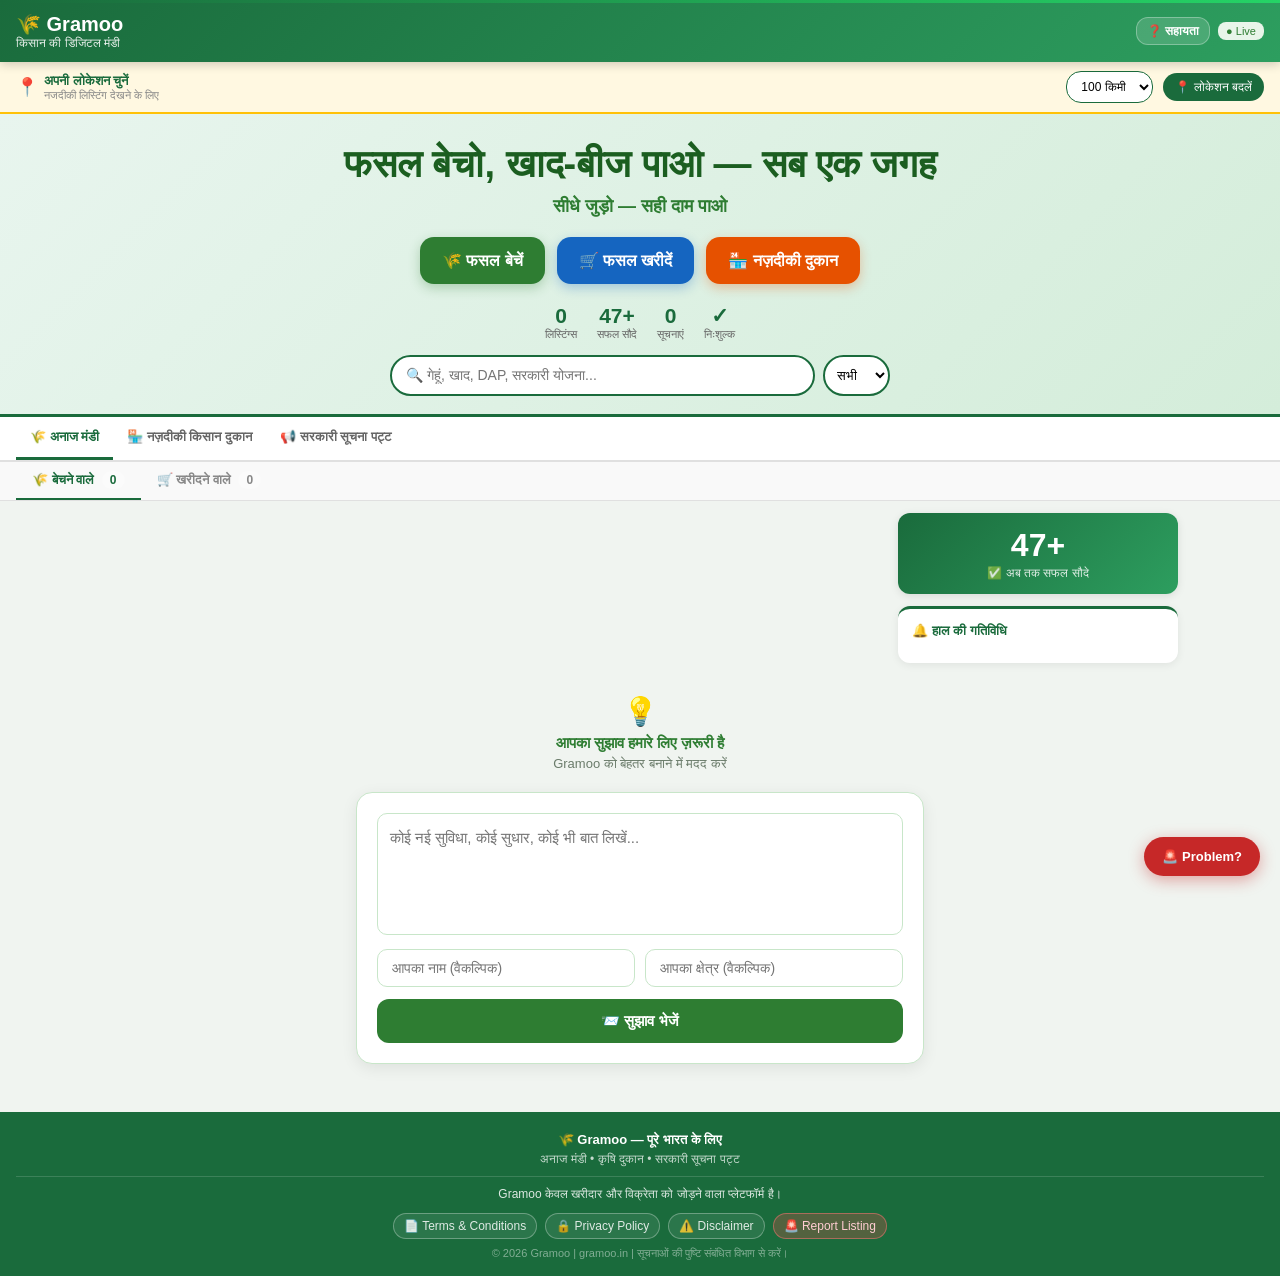
==== commit 02a911e7: "Implement help modal with usage instructions Added a help modal with usage instructions for the plat" ====
--- a/index.html
+++ b/index.html
@@ -53,8 +53,37 @@
     .my-listing-title { font-weight:700; font-size:14px; }
     .my-listing-meta { font-size:12px; color:#888; margin-top:2px; }
     .cat-btn { padding:7px 13px; border:1px solid #c8e6c9; border-radius:20px; background:white; color:#2e7d32; font-size:13px; font-weight:600; cursor:pointer; font-family:inherit; transition:all 0.2s; }
+    .my-listing-actions { display:flex; gap: 8px; align-items: center; }
+    .btn-my-edit, .btn-my-delete {
+        background: none; border: 1px solid #ddd;
+        padding: 6px 12px; border-radius: 8px;
+        font-size: 12px; font-weight: 600; cursor: pointer;
+        font-family: inherit; transition: all 0.2s;
+    }
+    .btn-my-edit { color: #1565c0; border-color: #bbdefb; background: #e3f2fd; }
+    .btn-my-delete { color: #c62828; border-color: #ffcdd2; background: #ffebee; }
     .cat-btn.active { background:#1a6b3c; color:white; border-color:#1a6b3c; }
     .cat-btn:hover:not(.active) { background:#e8f5e9; }
+
+    /* DUKANDAAR SPECIAL UI */
+    .btn-my-shop-nav {
+        background: linear-gradient(135deg, #e65100, #f57c00); color: white;
+        text-decoration: none; padding: 6px 14px; border-radius: 20px;
+        font-size: 12px; font-weight: 700; display: flex; align-items: center; gap: 5px;
+        box-shadow: 0 3px 8px rgba(230,81,0,0.3); transition: transform 0.2s;
+    }
+    .btn-my-shop-nav:hover { transform: translateY(-1px); box-shadow: 0 4px 12px rgba(230,81,0,0.4); }
+    .badge-shopkeeper {
+        background: #fff3e0; color: #e65100; font-size: 10px; padding: 2px 6px;
+        border-radius: 6px; border: 1px solid #ffe0b2; margin-left: 5px; vertical-align: middle;
+    }
+    .shop-hero-greeting {
+        background: #e8f5e9; color: #1b5e20; display: inline-block;
+        padding: 6px 16px; border-radius: 20px; margin-bottom: 12px;
+        font-size: 14px; font-weight: 700; border: 1px solid #c8e6c9;
+        animation: slideDown 0.5s ease-out;
+    }
+    @keyframes slideDown { from{opacity:0;transform:translateY(-10px);} to{opacity:1;transform:translateY(0);} }
 
 /* ── Report Problem — Floating Button ── */
 .btn-report-problem {
@@ -151,6 +180,7 @@
 <header>
     <div class="logo">🌾 Gramoo <span>किसान की डिजिटल मंडी</span></div>
     <div style="display:flex;align-items:center;gap:8px;">
+        <button class="btn-help-nav" onclick="openHelpModal()">❓ सहायता</button>
         <span class="fb-status fb-online" id="fbStatus">● Live</span>
         <!-- Login elements — hidden, JS use karta hai -->
         <button class="auth-btn" id="authBtn" style="display:none;">🔐 Login</button>
@@ -371,6 +401,8 @@
         <!-- अनाज Form -->
         <div class="form-section active" id="anaaj-form">
             <form onsubmit="addAnaajListing(event)">
+                <input type="hidden" id="fEditId">
+                <input type="hidden" id="fEditCollection">
                 <div class="fgroup"><label>आपका नाम *</label><input type="text" id="fName" placeholder="जैसे: रमेश कुमार" required></div>
                 <div class="frow">
                     <div class="fgroup"><label>बेचना है / खरीदना है *</label>
@@ -470,6 +502,47 @@
     </div>
 </div>
 
+<!-- HELP / GUIDE MODAL -->
+<div class="legal-overlay" id="helpModal" onclick="if(event.target===this) closeHelp()">
+    <div class="legal-box">
+        <div class="legal-header">
+            <h3>📚 Gramoo कैसे इस्तेमाल करें?</h3>
+            <button class="legal-close" onclick="closeHelp()">✕</button>
+        </div>
+        <div class="legal-body">
+            <div class="help-step">
+                <div class="help-num">1</div>
+                <div class="help-content">
+                    <h4>🌾 फसल कैसे बेचें?</h4>
+                    <p>"<b>फसल बेचें</b>" बटन दबाएं, फॉर्म में अनाज का नाम, मात्रा और कीमत भरें। 'Submit' करते ही आपकी लिस्टिंग सबको दिखने लगेगी।</p>
+                </div>
+            </div>
+            <div class="help-step">
+                <div class="help-num">2</div>
+                <div class="help-content">
+                    <h4>🛒 फसल कैसे खरीदें?</h4>
+                    <p>होम पेज पर लिस्ट देखें या "<b>फसल खरीदें</b>" बटन दबाकर अपनी ज़रूरत बताएं। विक्रेता आपसे WhatsApp पर संपर्क करेंगे।</p>
+                </div>
+            </div>
+            <div class="help-step">
+                <div class="help-num">3</div>
+                <div class="help-content">
+                    <h4>🏪 अपनी दुकान कैसे जोड़ें?</h4>
+                    <p>"<b>नज़दीकी दुकान</b>" टैब पर जाएं → "अपनी दुकान जोड़ें" बटन दबाएं। जानकारी भरें, Admin अप्रूव होते ही दुकान लाइव हो जाएगी।</p>
+                </div>
+            </div>
+            <div class="help-step">
+                <div class="help-num">4</div>
+                <div class="help-content">
+                    <h4>🔐 लॉग इन क्यों जरूरी है?</h4>
+                    <p>लिस्टिंग डालने के लिए <b>Google Login</b> जरूरी है ताकि हम फर्जी लोगों को रोक सकें। यह पूरी तरह सुरक्षित है।</p>
+                </div>
+            </div>
+        </div>
+        <div class="legal-footer"><button onclick="closeHelp()">✅ समझ गया</button></div>
+    </div>
+</div>
+
 <!-- MISSED CALL -->
 <div class="missed-overlay" id="missedOverlay">
     <div class="missed-box">
@@ -554,6 +627,7 @@
     <p style="margin-top:6px;opacity:0.45;font-size:11px;">© 2026 Gramoo | gramoo.in | सूचनाओं की पुष्टि संबंधित विभाग से करें।</p>
 </footer>
 
+<script src="https://cdn.jsdelivr.net/npm/@emailjs/browser@4/dist/email.min.js"></script>
 <script src="legal.js"></script>
 <script type="module" src="gramoo.js"></script>
 <script>
@@ -632,4 +706,4 @@
 </div>
 
 </body>
-</html>+</html>
--- a/style.css
+++ b/style.css
@@ -46,6 +46,16 @@
 .fb-status  { font-size:11px; padding:3px 8px; border-radius:8px; display:inline-block; }
 .fb-online  { background:#e8f5e9; color:#2e7d32; }
 .fb-offline { background:#ffebee; color:#c62828; }
+
+/* Help Button & Modal Content */
+.btn-help-nav { background:rgba(255,255,255,0.15); border:1px solid rgba(255,255,255,0.3); color:white; padding:6px 10px; border-radius:12px; font-size:12px; font-weight:600; cursor:pointer; }
+.btn-help-nav:hover { background:rgba(255,255,255,0.25); }
+
+.help-step { display:flex; gap:12px; margin-bottom:16px; align-items:flex-start; border-bottom:1px dashed #eee; padding-bottom:12px; }
+.help-step:last-child { border-bottom:none; margin-bottom:0; padding-bottom:0; }
+.help-num { background:#e8f5e9; color:#1b5e20; width:28px; height:28px; border-radius:50%; display:flex; align-items:center; justify-content:center; font-weight:bold; flex-shrink:0; font-size:14px; border:1px solid #c8e6c9; }
+.help-content h4 { margin-bottom:4px; font-size:15px; color:#2e7d32; }
+.help-content p { font-size:13px; color:#555; line-height:1.5; margin:0; }
 
 /* ── 4. Location Bar ── */
 .location-bar { background:#fff8e1; border-bottom:2px solid #FFC107;
